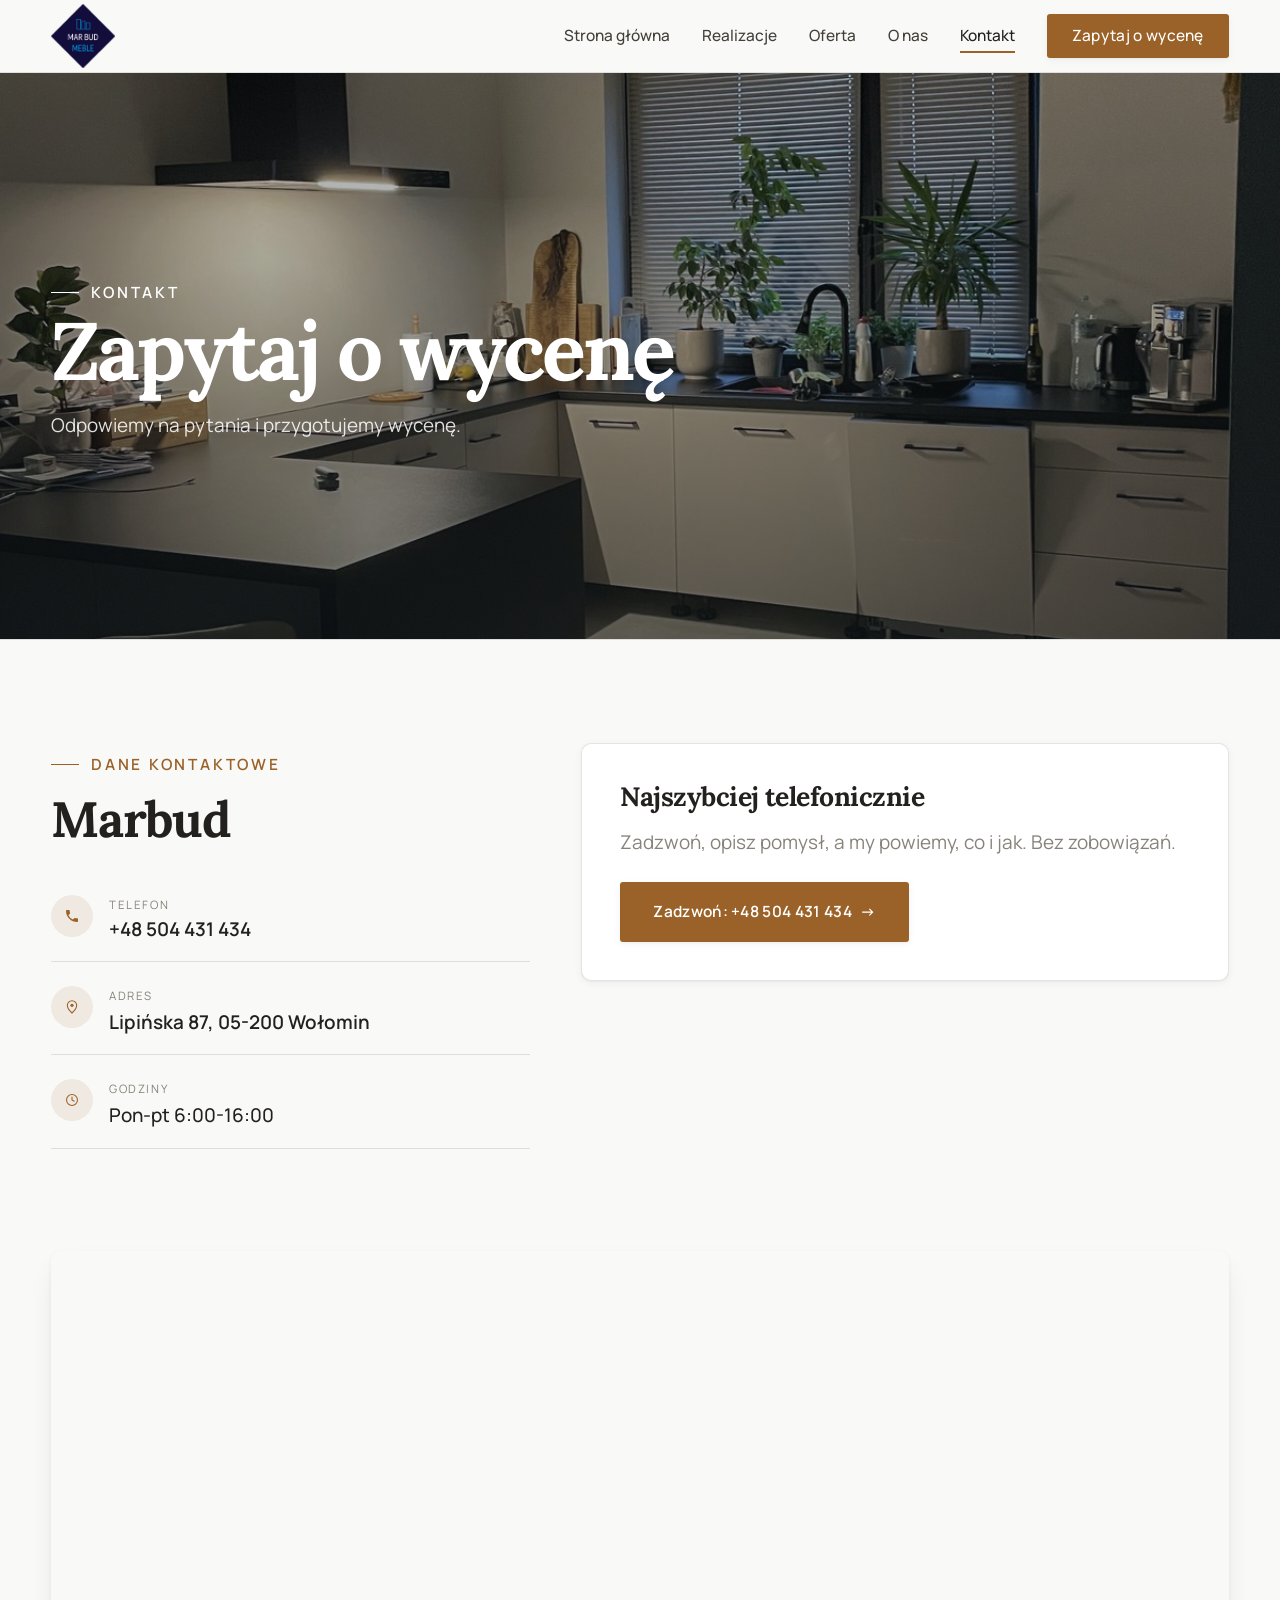
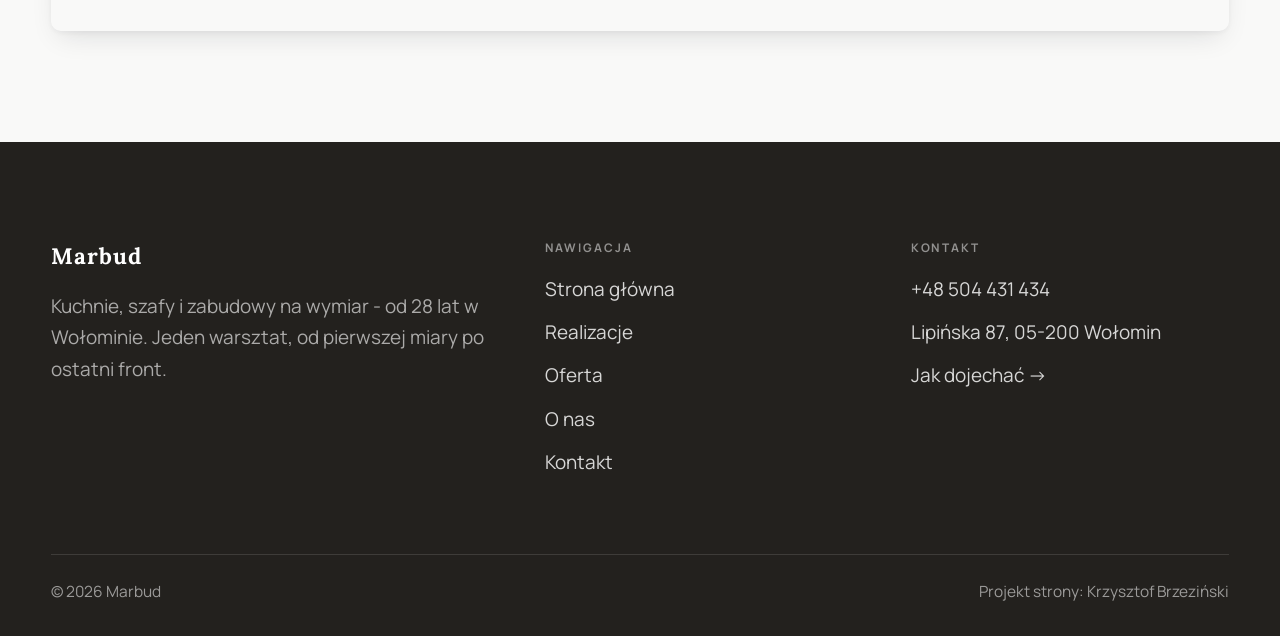
==== kontakt.html @ ffa0bf97 "Demo: Marbud Gałązka - stolarstwo i meble na wymiar, Wołomin" ====
<!DOCTYPE html>
<html lang="pl">
<head>
<meta charset="UTF-8">
<meta name="viewport" content="width=device-width, initial-scale=1.0">
<title>Kontakt - Marbud</title>
<meta name="description" content="Kontakt Marbud - Lipińska 87, 05-200 Wołomin">
<link rel="preconnect" href="https://fonts.googleapis.com">
<link rel="preconnect" href="https://fonts.gstatic.com" crossorigin>
<link href="https://fonts.googleapis.com/css2?family=Lora:wght@500;600;700&family=Manrope:wght@400;500;600&display=swap" rel="stylesheet">
<link rel="stylesheet" href="assets/styles.css">
</head>
<body>

<header class="nav">
  <div class="wrap nav-inner">
    <a class="brand brand-has-logo" href="index.html"><img class="brand-logo" src="img/logo.png" alt="Marbud"></a>
    <nav class="nav-links">
      <a href="index.html">Strona główna</a>
      <a href="realizacje.html">Realizacje</a>
      <a href="oferta.html">Oferta</a>
      <a href="o-nas.html">O nas</a>
      <a href="kontakt.html" class="active">Kontakt</a>
      <a href="kontakt.html" class="btn btn-accent">Zapytaj o wycenę</a>
    </nav>
    <button class="nav-toggle" aria-label="Menu"><span></span><span></span><span></span></button>
  </div>
</header>

<section class="pagehead">
  <img src="img/about.jpg" alt="Marbud - Zapytaj o wycenę">
  <div class="wrap">
    <span class="eyebrow">Kontakt</span>
    <h1>Zapytaj o wycenę</h1>
    <p>Odpowiemy na pytania i przygotujemy wycenę.</p>
  </div>
</section>
<section>
  <div class="wrap contact-grid">
    <div class="reveal">
      <span class="eyebrow">Dane kontaktowe</span>
      <h2 style="margin:var(--space-4) 0 var(--space-6)">Marbud</h2>
      <div class="info-list">
        <div class="info-row"><div class="ic"><svg class="ico-tel" width="16" height="16" viewBox="0 0 24 24" fill="none" aria-hidden="true"><path d="M6.6 10.8a15.5 15.5 0 0 0 6.6 6.6l2.2-2.2a1 1 0 0 1 1-.24 11.4 11.4 0 0 0 3.6.58 1 1 0 0 1 1 1V20a1 1 0 0 1-1 1A17 17 0 0 1 3 4a1 1 0 0 1 1-1h3.5a1 1 0 0 1 1 1c0 1.25.2 2.46.58 3.6a1 1 0 0 1-.25 1l-2.23 2.2Z" fill="currentColor"/></svg></div><div><div class="lbl">Telefon</div><a class="val" href="tel:+48504431434">+48 504 431 434</a></div></div>
        <div class="info-row"><div class="ic"><svg class="ico-pin" width="16" height="16" viewBox="0 0 24 24" fill="none" aria-hidden="true"><path d="M12 21s7-6.1 7-11.5A7 7 0 0 0 5 9.5C5 14.9 12 21 12 21Z" stroke="currentColor" stroke-width="1.6" fill="none"/><circle cx="12" cy="9.5" r="2.4" fill="currentColor"/></svg></div><div><div class="lbl">Adres</div><div class="val">Lipińska 87, 05-200 Wołomin</div></div></div>
        <div class="info-row"><div class="ic"><svg class="ico-clock" width="16" height="16" viewBox="0 0 24 24" fill="none" aria-hidden="true"><circle cx="12" cy="12" r="8.2" stroke="currentColor" stroke-width="1.6"/><path d="M12 7.5V12l3.2 1.9" stroke="currentColor" stroke-width="1.6" stroke-linecap="round"/></svg></div><div><div class="lbl">Godziny</div><div class="val" style="font-weight:500">Pon-pt 6:00-16:00</div></div></div>
      </div>
    </div>
    <div class="reveal">
      <div class="form">
        <h3 style="margin-bottom:var(--space-4)">Najszybciej telefonicznie</h3>
        <p class="muted" style="margin-bottom:var(--space-5)">Zadzwoń, opisz pomysł, a my powiemy, co i jak. Bez zobowiązań.</p>
        <a href="tel:+48504431434" class="btn btn-accent" style="justify-content:center">Zadzwoń: +48 504 431 434 <span class="arr">→</span></a>
      </div>
    </div>
  </div>
</section>
<section style="padding-top:0">
  <div class="wrap reveal">
    <iframe class="map" title="Marbud - Wołomin" src="https://maps.google.com/maps?q=Marbud%20Wo%C5%82omin&z=15&output=embed" loading="lazy" referrerpolicy="no-referrer-when-downgrade"></iframe>
  </div>
</section>

<footer>
  <div class="wrap">
    <div class="foot-grid">
      <div class="foot-brand">
        <div class="name">Marbud</div>
        <p>Kuchnie, szafy i zabudowy na wymiar - od 28 lat w Wołominie. Jeden warsztat, od pierwszej miary po ostatni front.</p>
      </div>
      <div class="foot-col">
        <h4>Nawigacja</h4>
        <a href="index.html">Strona główna</a>
        <a href="realizacje.html">Realizacje</a>
        <a href="oferta.html">Oferta</a>
        <a href="o-nas.html">O nas</a>
        <a href="kontakt.html">Kontakt</a>
      </div>
      <div class="foot-col">
        <h4>Kontakt</h4>
        <a href="tel:+48504431434">+48 504 431 434</a>
        <p>Lipińska 87, 05-200 Wołomin</p>
        <a href="https://www.google.com/maps?cid=16063248233577362017" target="_blank" rel="noopener">Jak dojechać →</a>
      </div>
    </div>
    <div class="foot-bot">
      <span>© 2026 Marbud</span>
      <span>Projekt strony: Krzysztof Brzeziński</span>
    </div>
  </div>
</footer>


<script src="assets/main.js"></script>
</body>
</html>
---- assets/styles.css ----
/* ============================================================
   STOLBASZ — premium, architektoniczny B2B fit-out
   Jasna paleta, zero brązu. System wg premium-web-craft.
   Projekt strony: Krzysztof Brzeziński
   ============================================================ */

:root{
  /* PALETA — jasna, architektoniczna, chłodna */
  --paper:#F3F1EC;          /* główne tło */
  --paper-2:#E6E3DB;        /* sekcje alternatywne (chłodny jasny szary) */
  --paper-3:#E6E3DB;        /* delikatne wypełnienia */
  --ink:#23211E;            /* tekst główny — chłodny grafit */
  --ink-soft:#43403A;       /* nagłówki drugorzędne */
  --muted:#87837A;          /* tekst poboczny */
  --line:rgba(35,33,30,.12);/* hairline */
  --accent:#8A6B3C;         /* stonowany petrol-slate — jedyny akcent */
  --accent-d:#6E5430;
  --accent-soft:rgba(138,107,60,.10);
  --dark:#23211E;           /* sekcje ciemne (stopka/CTA) */

  /* ODSTĘPY — skala 4/8 */
  --space-1:4px; --space-2:8px; --space-3:12px; --space-4:16px; --space-5:24px;
  --space-6:32px; --space-7:48px; --space-8:64px; --space-9:96px; --space-10:128px;

  /* TYPOGRAFIA — fluid clamp() (skala podbita 16.07.2026: większe, czytelniejsze litery — uwaga Adama) */
  --text-sm:clamp(.9rem,.87rem + .12vw,1rem);
  --text-base:clamp(1.08rem,1.04rem + .18vw,1.2rem);
  --text-lg:clamp(1.24rem,1.15rem + .34vw,1.44rem);
  --text-h3:clamp(1.34rem,1.22rem + .55vw,1.66rem);
  --text-h2:clamp(2.1rem,1.66rem + 2.1vw,3.1rem);
  --text-h1:clamp(2.9rem,2.1rem + 4vw,5.1rem);

  /* PROMIENIE — architektoniczne, raczej ostre */
  --r-sm:3px; --r-md:6px; --r-lg:10px;

  /* RUCH */
  --ease:cubic-bezier(.25,.46,.45,.94); --dur:.24s;

  /* CIENIE — miękkie, warstwowe */
  --sh-sm:0 1px 2px rgba(16,24,32,.04), 0 2px 8px rgba(16,24,32,.05);
  --sh-md:0 2px 6px rgba(16,24,32,.05), 0 12px 28px -8px rgba(16,24,32,.12);
  --sh-lg:0 6px 14px rgba(16,24,32,.07), 0 26px 56px -18px rgba(16,24,32,.22);

  --hairline:1px solid var(--line);

  --font-display:'Lora',serif;
  --font-body:'Manrope',sans-serif;
}

*{box-sizing:border-box;margin:0;padding:0}
html{scroll-behavior:smooth}
body{
  font-family:var(--font-body);
  font-size:var(--text-base);
  line-height:1.65;
  color:var(--ink);
  background:var(--paper);
  -webkit-font-smoothing:antialiased;
  text-rendering:optimizeLegibility;
}
img{max-width:100%;display:block}
a{color:inherit;text-decoration:none}

.wrap{width:min(92%,1180px);margin-inline:auto}
section{padding-block:clamp(52px,6.5vw,96px)}

h1,h2,h3{font-family:var(--font-display);font-weight:700;line-height:1.08;letter-spacing:-.02em;color:var(--ink)}
h1{font-size:var(--text-h1);letter-spacing:-.035em}
h2{font-size:var(--text-h2);letter-spacing:-.025em}
h3{font-size:var(--text-h3)}
p{max-width:65ch}

.eyebrow{
  font-family:var(--font-body);
  font-size:var(--text-sm);
  font-weight:600;
  letter-spacing:.18em;
  text-transform:uppercase;
  color:var(--accent);
  display:inline-flex;align-items:center;gap:var(--space-3);
}
.eyebrow::before{content:"";width:28px;height:1px;background:var(--accent);display:inline-block}

.muted{color:var(--muted)}
.lead{font-size:var(--text-lg);line-height:1.55;color:var(--ink-soft);max-width:50ch}

/* ---------- BUTTONS ---------- */
.btn{
  display:inline-flex;align-items:center;gap:var(--space-2);
  font-weight:600;font-size:var(--text-sm);letter-spacing:.02em;
  padding:var(--space-4) var(--space-6);
  border-radius:var(--r-sm);
  transition:transform var(--dur) var(--ease),box-shadow var(--dur) var(--ease),background var(--dur) var(--ease);
  cursor:pointer;border:1px solid transparent;
}
.btn-accent{background:var(--accent);color:#fff;box-shadow:var(--sh-sm)}
.btn-accent:hover{background:var(--accent-d);transform:translateY(-2px);box-shadow:var(--sh-md)}
.btn-accent:active{transform:translateY(0);box-shadow:var(--sh-sm)}
.btn-ghost{background:transparent;color:var(--ink);border-color:var(--line)}
.btn-ghost:hover{border-color:var(--accent);color:var(--accent);transform:translateY(-2px)}
.btn-light{background:#fff;color:var(--ink);box-shadow:var(--sh-sm)}
.btn-light:hover{transform:translateY(-2px);box-shadow:var(--sh-md)}
.btn .arr{transition:transform var(--dur) var(--ease)}
.btn:hover .arr{transform:translateX(4px)}

/* ---------- NAV ---------- */
.nav{
  position:sticky;top:0;z-index:50;
  background:color-mix(in srgb,var(--paper) 88%,transparent);
  backdrop-filter:saturate(140%) blur(10px);
  border-bottom:var(--hairline);
}
.nav-inner{display:flex;align-items:center;justify-content:space-between;height:72px}
.brand{display:flex;flex-direction:column;line-height:1}
.brand .name{font-family:var(--font-display);font-weight:800;font-size:1.35rem;letter-spacing:.04em}
.brand .sub{font-size:.62rem;letter-spacing:.34em;text-transform:uppercase;color:var(--muted);margin-top:5px}
.nav-links{display:flex;align-items:center;gap:var(--space-6)}
.nav-links a{font-size:var(--text-sm);font-weight:500;color:var(--ink-soft);position:relative;padding-block:4px;transition:color var(--dur) var(--ease)}
.nav-links a::after{content:"";position:absolute;left:0;bottom:0;width:0;height:1.5px;background:var(--accent);transition:width var(--dur) var(--ease)}
.nav-links a:hover,.nav-links a.active{color:var(--ink)}
.nav-links a:hover::after,.nav-links a.active::after{width:100%}
.nav-links .btn{padding:var(--space-2) var(--space-5)}
/* przyciski w nav: właściwy kolor (przebij .nav-links a) + bez podkreślenia */
.nav-links a.btn-accent{color:#fff}
.nav-links a.btn-ghost,.nav-links a.btn-light{color:var(--ink)}
.nav-links a.btn::after{display:none}
.nav-toggle{display:none;background:none;border:none;cursor:pointer;flex-direction:column;gap:5px;padding:8px}
.nav-toggle span{width:24px;height:2px;background:var(--ink);transition:var(--dur)}

/* ---------- HERO (split) ---------- */
.hero{position:relative;overflow:hidden;border-bottom:var(--hairline)}
.hero-grid{display:grid;grid-template-columns:1.05fr .95fr;gap:clamp(24px,4vw,60px);align-items:center;
  padding-block:clamp(36px,4.5vw,64px)}
.hero-copy .eyebrow{margin-bottom:var(--space-5)}
.hero-copy h1{margin-bottom:var(--space-5)}
.hero-copy .lead{margin-bottom:var(--space-7)}
.hero-actions{display:flex;flex-wrap:wrap;gap:var(--space-4)}
.hero-art{position:relative;aspect-ratio:4/3;border-radius:var(--r-lg);overflow:hidden;box-shadow:var(--sh-lg)}
.hero-art img{width:100%;height:100%;object-fit:cover}
.hero-art::after{content:"";position:absolute;inset:0;background:linear-gradient(180deg,transparent 55%,rgba(18,24,28,.28))}
.hero-badge{position:absolute;left:var(--space-5);bottom:var(--space-5);z-index:2;
  background:rgba(252,252,251,.94);backdrop-filter:blur(4px);
  border-radius:var(--r-md);padding:var(--space-4) var(--space-5);box-shadow:var(--sh-md);max-width:78%}
.hero-badge strong{display:block;font-family:var(--font-display);font-size:1rem;letter-spacing:-.01em}
.hero-badge span{font-size:var(--text-sm);color:var(--muted)}

/* ---------- HERO duży / kinowy (strona główna) ---------- */
.hero-cine{position:relative;min-height:clamp(560px,82vh,840px);min-height:clamp(560px,82svh,840px);display:flex;align-items:center;overflow:hidden;border-bottom:var(--hairline)}
.hero-cine>img{position:absolute;inset:0;width:100%;height:100%;object-fit:cover;z-index:0}
.hero-cine::after{content:"";position:absolute;inset:0;z-index:1;
  background:linear-gradient(95deg,rgba(13,18,23,.86) 0%,rgba(13,18,23,.64) 32%,rgba(13,18,23,.24) 62%,rgba(13,18,23,.04) 100%)}
.hero-cine .wrap{position:relative;z-index:2;padding-block:var(--space-8)}
.hero-cine .hero-copy{max-width:660px}
.hero-cine .eyebrow{color:#fff;margin-bottom:var(--space-5)}
.hero-cine .eyebrow::before{background:#fff}
.hero-cine h1{color:#fff;margin-bottom:var(--space-5);font-size:clamp(2.9rem,2rem + 4.4vw,5.2rem)}
.hero-cine .lead{color:rgba(255,255,255,.92);max-width:48ch;margin-bottom:var(--space-7)}
.hero-cine .hero-actions{display:flex;flex-wrap:wrap;gap:var(--space-4)}
@media(max-width:680px){
  .hero-cine{min-height:clamp(520px,76vh,640px);min-height:clamp(520px,76svh,640px);align-items:flex-end}
  .hero-cine::after{background:linear-gradient(0deg,rgba(13,18,23,.9) 6%,rgba(13,18,23,.45) 55%,rgba(13,18,23,.25) 100%)}
  .hero-cine .wrap{padding-bottom:var(--space-9)}
}

/* full-bleed hero variant (podstrony) */
.pagehead{position:relative;min-height:46vh;min-height:46svh;display:flex;align-items:flex-end;overflow:hidden;border-bottom:var(--hairline)}
.pagehead img{position:absolute;inset:0;width:100%;height:100%;object-fit:cover}
.pagehead::after{content:"";position:absolute;inset:0;background:linear-gradient(180deg,rgba(18,24,28,.25),rgba(18,24,28,.62))}
.pagehead .wrap{position:relative;z-index:2;padding-block:var(--space-9);color:#fff}
.pagehead h1{color:#fff;max-width:18ch}
.pagehead .eyebrow{color:#fff}
.pagehead .eyebrow::before{background:#fff}
.pagehead p{color:rgba(255,255,255,.86);margin-top:var(--space-4);max-width:54ch}

/* ---------- STRIP (pasek skrótów / liczby) ---------- */
.strip{background:var(--dark);color:#fff}
.strip .wrap{display:grid;grid-template-columns:repeat(4,1fr);gap:var(--space-6);padding-block:var(--space-8)}
.strip .item .k{font-family:var(--font-display);font-size:clamp(1.6rem,1.2rem + 1.4vw,2.4rem);font-weight:800;letter-spacing:-.02em;color:#fff}
.strip .item .v{font-size:var(--text-sm);color:rgba(255,255,255,.66);margin-top:var(--space-2);line-height:1.45}
.strip .item{border-left:2px solid var(--accent);padding-left:var(--space-5)}

/* ---------- SECTION HEAD ---------- */
.head{max-width:48rem;margin-bottom:var(--space-8)}
.head.center{margin-inline:auto;text-align:center}
.head .eyebrow{margin-bottom:var(--space-4)}
.head h2{margin-bottom:var(--space-4)}
.head p{color:var(--muted);font-size:var(--text-lg);line-height:1.55}
.head.center p{margin-inline:auto}

/* ---------- INTRO SPLIT ---------- */
.split{display:grid;grid-template-columns:.92fr 1.08fr;gap:clamp(28px,5vw,80px);align-items:center}
.split.rev{grid-template-columns:1.08fr .92fr}
.split.rev .split-art{order:-1}
.split-art{position:relative;aspect-ratio:5/4;border-radius:var(--r-lg);overflow:hidden;box-shadow:var(--sh-lg)}
.split-art img{width:100%;height:100%;object-fit:cover}
.split-copy h2{margin-bottom:var(--space-5)}
.split-copy p+p{margin-top:var(--space-4)}
.split-copy .btn{margin-top:var(--space-6)}

/* ---------- SERVICES (zakres) ---------- */
.svc-grid{display:grid;grid-template-columns:repeat(auto-fit,minmax(280px,1fr));gap:var(--space-5)}
.svc{background:#fff;border:var(--hairline);border-radius:var(--r-md);padding:var(--space-7) var(--space-6);
  transition:transform var(--dur) var(--ease),box-shadow var(--dur) var(--ease),border-color var(--dur) var(--ease);
  position:relative;overflow:hidden}
.svc::before{content:"";position:absolute;left:0;top:0;width:3px;height:0;background:var(--accent);transition:height var(--dur) var(--ease)}
.svc:hover{transform:translateY(-4px);box-shadow:var(--sh-md);border-color:transparent}
.svc:hover::before{height:100%}
.svc .ic{font-family:var(--font-display);font-size:.8rem;font-weight:700;letter-spacing:.12em;color:var(--accent);margin-bottom:var(--space-4)}
.svc h3{margin-bottom:var(--space-3);font-size:1.22rem}
.svc p{color:var(--muted);font-size:var(--text-base);line-height:1.6}

/* big detailed service rows */
.svc-row{display:grid;grid-template-columns:.8fr 1.2fr;gap:clamp(20px,4vw,60px);align-items:center;padding-block:var(--space-8)}
.svc-row+.svc-row{border-top:var(--hairline)}
.svc-row.rev{grid-template-columns:1.2fr .8fr}
.svc-row.rev .svc-row-art{order:-1}
.svc-row-art{aspect-ratio:4/3;border-radius:var(--r-md);overflow:hidden;box-shadow:var(--sh-md)}
.svc-row-art img{width:100%;height:100%;object-fit:cover}
.svc-row h3{font-size:1.5rem;margin-bottom:var(--space-4)}
.svc-row .num{font-family:var(--font-display);font-size:.85rem;font-weight:700;letter-spacing:.14em;color:var(--accent);display:block;margin-bottom:var(--space-3)}
.svc-row ul{list-style:none;margin-top:var(--space-4);display:flex;flex-direction:column;gap:var(--space-2)}
.svc-row li{position:relative;padding-left:var(--space-5);color:var(--muted);font-size:var(--text-base)}
.svc-row li::before{content:"";position:absolute;left:0;top:.62em;width:8px;height:1px;background:var(--accent)}

/* ---------- GALLERY (realizacje) ---------- */
.gallery{display:grid;grid-template-columns:repeat(12,1fr);gap:var(--space-4);grid-auto-rows:200px}
/* GALERIA MASONRY — pionowe zdjęcia (portrety beauty/wellness) bez przycinania: kolumny, height auto */
.gallery-masonry{column-count:3;column-gap:var(--space-4)}
@media(max-width:900px){.gallery-masonry{column-count:2}}
@media(max-width:560px){.gallery-masonry{column-count:1}}
.gallery-masonry .m-tile{break-inside:avoid;margin:0 0 var(--space-4);padding:0;position:relative;overflow:hidden;border-radius:var(--r-md);border:1px solid var(--line)}
.gallery-masonry .m-tile img{width:100%;height:auto;display:block}
.gallery-masonry .m-tile .cap{position:absolute;left:0;right:0;bottom:0;padding:var(--space-4);color:#fff;background:linear-gradient(0deg,rgba(0,0,0,.55),transparent);font-size:var(--text-sm)}
.gallery-masonry .m-tile .cap small{display:block;font-weight:400;opacity:.78;letter-spacing:.04em;text-transform:uppercase;font-size:.66rem;margin-top:3px}
.tile{position:relative;overflow:hidden;border-radius:var(--r-md);box-shadow:var(--sh-sm);
  transition:transform var(--dur) var(--ease),box-shadow var(--dur) var(--ease)}
.tile img{width:100%;height:100%;object-fit:cover;transition:transform .6s var(--ease)}
.tile:hover{box-shadow:var(--sh-md)}
.tile:hover img{transform:scale(1.05)}
.tile .cap{position:absolute;left:0;right:0;bottom:0;padding:var(--space-5) var(--space-4) var(--space-4);
  background:linear-gradient(transparent,rgba(18,24,28,.78));color:#fff;
  font-size:var(--text-sm);font-weight:600;letter-spacing:.01em;
  opacity:0;transform:translateY(8px);transition:var(--dur) var(--ease)}
.tile:hover .cap{opacity:1;transform:translateY(0)}
.tile .cap small{display:block;font-weight:400;opacity:.78;letter-spacing:.04em;text-transform:uppercase;font-size:.66rem;margin-top:3px}
/* bento spans */
.t-wide{grid-column:span 6}
.t-tall{grid-column:span 6;grid-row:span 2}
.t-std{grid-column:span 6}
.t-third{grid-column:span 4}
.t-two3{grid-column:span 8}

/* ---------- TRUST / WIARYGODNOŚĆ ---------- */
.trust{background:var(--paper-2)}
.trust-grid{display:grid;grid-template-columns:repeat(auto-fit,minmax(240px,1fr));gap:var(--space-5);margin-top:var(--space-7)}
.trust-card{background:#fff;border-radius:var(--r-md);padding:var(--space-7) var(--space-6);box-shadow:var(--sh-sm);border-top:3px solid var(--accent)}
.trust-card .big{font-family:var(--font-display);font-size:clamp(1.8rem,1.3rem + 1.6vw,2.6rem);font-weight:800;letter-spacing:-.02em;color:var(--ink);line-height:1}
.trust-card h3{font-size:1.12rem;margin:var(--space-3) 0 var(--space-2)}
.trust-card p{color:var(--muted);font-size:var(--text-base);line-height:1.55}

/* ---------- CTA band ---------- */
.cta{background:var(--dark);color:#fff;position:relative;overflow:hidden}
.cta .wrap{display:grid;grid-template-columns:1.4fr .6fr;gap:var(--space-7);align-items:center;position:relative;z-index:2}
.cta h2{color:#fff;max-width:20ch}
.cta p{color:rgba(255,255,255,.74);margin-top:var(--space-4)}
.cta-actions{display:flex;flex-direction:column;gap:var(--space-3);align-items:flex-start}
.cta::before{content:"";position:absolute;right:-80px;top:-80px;width:360px;height:360px;border-radius:50%;
  background:radial-gradient(circle,var(--accent-soft),transparent 70%)}

/* ---------- CONTACT ---------- */
.contact-grid{display:grid;grid-template-columns:.85fr 1.15fr;gap:clamp(28px,4vw,56px);align-items:start}
.info-list{display:flex;flex-direction:column;gap:var(--space-2)}
.info-row{display:flex;gap:var(--space-4);align-items:flex-start;padding-block:var(--space-4);border-bottom:var(--hairline)}
.info-row .ic{flex:none;width:42px;height:42px;display:grid;place-items:center;border-radius:50%;
  background:var(--accent-soft);color:var(--accent);font-size:1.05rem}
.info-row .lbl{font-size:.72rem;letter-spacing:.14em;text-transform:uppercase;color:var(--muted)}
.info-row .val{font-weight:600;font-size:var(--text-base);margin-top:2px}
.info-row a.val:hover{color:var(--accent)}
.map{border:none;border-radius:var(--r-lg);box-shadow:var(--sh-md);width:100%;height:100%;min-height:380px;filter:grayscale(.2) contrast(1.02)}
.form{background:#fff;border:var(--hairline);border-radius:var(--r-lg);padding:clamp(24px,3vw,40px);box-shadow:var(--sh-sm)}
.form .fld{margin-bottom:var(--space-5)}
.form label{display:block;font-size:var(--text-sm);font-weight:600;margin-bottom:var(--space-2)}
.form input,.form textarea{width:100%;font-family:inherit;font-size:var(--text-base);color:var(--ink);
  padding:var(--space-4);border:var(--hairline);border-radius:var(--r-sm);background:var(--paper);transition:border-color var(--dur)}
.form input:focus,.form textarea:focus{outline:none;border-color:var(--accent);background:#fff}
.form textarea{resize:vertical;min-height:120px}
.form .note{font-size:var(--text-sm);color:var(--muted);margin-top:var(--space-3)}

/* ---------- FOOTER ---------- */
footer{background:var(--dark);color:#fff;padding-block:var(--space-9) var(--space-6)}
.foot-grid{display:grid;grid-template-columns:1.4fr 1fr 1fr;gap:var(--space-7);margin-bottom:var(--space-8)}
.foot-brand .name{font-family:var(--font-display);font-weight:800;font-size:1.4rem;letter-spacing:.04em}
.foot-brand p{color:rgba(255,255,255,.62);margin-top:var(--space-4);font-size:var(--text-base);max-width:38ch}
.foot-col h4{font-size:.74rem;letter-spacing:.16em;text-transform:uppercase;color:rgba(255,255,255,.5);margin-bottom:var(--space-4)}
.foot-col a,.foot-col p{display:block;color:rgba(255,255,255,.82);font-size:var(--text-base);margin-bottom:var(--space-3)}
.foot-col a:hover{color:#fff}
.foot-bot{border-top:1px solid rgba(255,255,255,.12);padding-top:var(--space-5);display:flex;justify-content:space-between;flex-wrap:wrap;gap:var(--space-3);
  font-size:var(--text-sm);color:rgba(255,255,255,.55)}
.foot-bot a:hover{color:#fff}

/* ---------- REVEAL ---------- */
.reveal{opacity:0;transform:translateY(22px);transition:opacity .6s var(--ease),transform .6s var(--ease)}
.reveal.in{opacity:1;transform:none}

/* ---------- RESPONSIVE ---------- */
@media(max-width:920px){
  .hero-grid,.split,.split.rev,.svc-row,.svc-row.rev,.cta .wrap,.contact-grid,.foot-grid{grid-template-columns:1fr}
  .split.rev .split-art,.svc-row.rev .svc-row-art{order:0}
  .hero-art{aspect-ratio:16/10;max-height:420px}
  .strip .wrap{grid-template-columns:repeat(2,1fr);gap:var(--space-7)}
  .gallery{grid-auto-rows:180px}
  .t-wide,.t-tall,.t-std,.t-third,.t-two3{grid-column:span 6}
  .t-tall{grid-row:span 1}
  .cta-actions{flex-direction:row;flex-wrap:wrap}
  .foot-grid{gap:var(--space-6)}
}
@media(max-width:680px){
  .nav-links{position:fixed;inset:72px 0 auto 0;background:var(--paper);flex-direction:column;align-items:stretch;
    gap:0;padding:var(--space-4) 6%;border-bottom:var(--hairline);box-shadow:var(--sh-md);
    transform:translateY(-120%);transition:transform var(--dur) var(--ease)}
  .nav-links.open{transform:translateY(0)}
  .nav-links a{padding-block:var(--space-4);border-bottom:var(--hairline)}
  .nav-links .btn{margin-top:var(--space-3);justify-content:center}
  .nav-toggle{display:flex}
  .strip .wrap{grid-template-columns:1fr}
  .gallery{grid-template-columns:repeat(6,1fr)}
  .foot-grid{grid-template-columns:1fr}
}
@media(prefers-reduced-motion:reduce){
  *{animation-duration:.01ms!important;transition:none!important}
  .reveal{opacity:1!important;transform:none!important}
  html{scroll-behavior:auto}
}

/* ============================================================
   PREMIUM LAYER — destylat deep-researchu branż (anty-AI, spokój).
   Zmienne STOLBASZ (--accent/--ink/--paper/--line/--dark). Ruch ledwo
   zauważalny, krzywa cubic-bezier(.16,.84,.44,1); prefers-reduced-motion
   pokryte blanketem wyżej. Karty hairline zamiast cieni = #1 sygnał „nie-AI".
   ============================================================ */

/* więcej oddechu między sekcjami (liderzy: 110-130px) */
section{padding-block:clamp(64px,8vw,128px)}

/* 1) Aksamitny reveal — dłuższa, miękka krzywa zamiast „skoku" */
.reveal{transition:opacity .9s cubic-bezier(.16,.84,.44,1),transform .9s cubic-bezier(.16,.84,.44,1);will-change:opacity,transform}
/* stagger TYLKO w galerii (tam pozycja = porządek dzieci) */
.gallery .reveal:nth-child(2){transition-delay:.07s}
.gallery .reveal:nth-child(3){transition-delay:.14s}
.gallery .reveal:nth-child(4){transition-delay:.21s}
.gallery .reveal:nth-child(5){transition-delay:.28s}
.gallery .reveal:nth-child(6){transition-delay:.35s}

/* 2) Hero STATYCZNY na .hero-cine — Ken Burns CAŁKIEM WYŁĄCZONY 26.06 (3. zgłoszenie Szymona).
   GENEZA: animowanie scale na <img> hero z teksturami (cegły/framugi) re-samplinguje obraz
   klatka po klatce → na części ekranów drobne drganie/shimmer = „heroshot się trzęsie".
   translateY usunięto wcześniej, scale-only + will-change/GPU NIE wystarczyły do GWARANCJI gładkości.
   Krzysztof zażądał pewności („make sure, że błąd się nie pojawi") > efekt. Zero animacji = 0% drgania.
   Delikatny zoom zostaje TYLKO w pełnoekranowych hero gastro/studio (hg-bg/hs-bg — tło, inny
   mechanizm, chwalone, nigdy nie zgłaszane). NIE wracać do KB na .hero-cine bez realnego testu
   na sprzęcie klienta — to ryzyko regresji „trzęsienia”. */
/* BEZPIECZNY "wow" na hero = jednorazowy FADE-IN (opacity), nie zoom.
   opacity nie dotyka bitmapy → gładkie na KAŻDYM zdjęciu/ekranie/GPU, zero ryzyka migotania.
   Geometryczny ruch (scale/translate) na .hero-cine jest ZAKAZANY (bramka pilnuje). */
@keyframes heroFade{from{opacity:0}to{opacity:1}}
.hero-cine>img{transform:none;animation:heroFade 1.1s ease-out both}

/* 3) Akcentowy hairline pod nagłówkiem sekcji, który „rysuje się" przy wejściu */
.head h2{position:relative;padding-bottom:18px}
.head h2::after{content:"";position:absolute;left:0;bottom:0;height:1px;width:0;background:var(--accent);transition:width 1s cubic-bezier(.16,.84,.44,1) .15s}
.head.center h2::after{left:50%;transform:translateX(-50%)}
.head.reveal.in h2::after,.head.center.reveal.in h2::after{width:54px}

/* 4) Karty HAIRLINE zamiast cieni/zaokrągleń (najmocniejszy anty-AI detal) */
.svc{background:transparent;border:1px solid var(--line);border-radius:var(--r-sm);box-shadow:none}
.svc:hover{box-shadow:none;border-color:var(--accent);transform:translateY(-3px)}
.trust-card{background:transparent;box-shadow:none;border:1px solid var(--line);border-top:2px solid var(--accent);border-radius:var(--r-sm)}
.tile{box-shadow:none;border-radius:var(--r-sm)}
.tile:hover{box-shadow:none}

/* 5) Sticky-nav kondensuje się po przewinięciu (sygnał dopracowania) */
.nav{transition:box-shadow .4s ease,background .4s ease}
.nav.is-stuck{box-shadow:0 1px 0 var(--line),0 14px 30px -24px rgba(0,0,0,.45)}
.nav-inner{transition:height .35s var(--ease)}
.nav.is-stuck .nav-inner{height:60px}

/* 6) MANIFESTO — pełnoekranowy cytat-bohater (zastępuje generyczne „Dlaczego my") */
.manifesto{background:var(--paper-2);text-align:center}
.manifesto .wrap{max-width:60rem}
.manifesto p{font-family:var(--font-display);font-style:italic;font-size:clamp(1.6rem,1rem + 2.4vw,2.8rem);line-height:1.32;color:var(--ink-soft);margin-inline:auto;max-width:26ch;position:relative;padding-top:var(--space-8)}
.manifesto p::before{content:"";position:absolute;top:0;left:50%;transform:translateX(-50%);width:54px;height:1px;background:var(--accent)}
.manifesto p span{color:var(--accent);font-style:italic}

/* 7) GATEWAYS — 3 duże bramy-zdjęcia (zamiast paska menu usług) */
.gateways{display:grid;grid-template-columns:repeat(3,1fr);gap:var(--space-4)}
.gateway{position:relative;aspect-ratio:3/4;overflow:hidden;border-radius:var(--r-sm);display:block}
.gateway img{width:100%;height:100%;object-fit:cover;transition:transform .8s var(--ease),filter .5s var(--ease)}
.gateway::after{content:"";position:absolute;inset:0;background:linear-gradient(180deg,transparent 38%,rgba(18,24,28,.74))}
.gateway:hover img{transform:scale(1.05);filter:brightness(1.05)}
.gateway .g-ttl{position:absolute;left:0;right:0;bottom:0;z-index:2;padding:var(--space-6) var(--space-5);color:#fff;font-family:var(--font-display);font-size:1.45rem;letter-spacing:-.01em;line-height:1.15}
.gateway .g-ttl small{display:block;font-family:var(--font-body);font-size:var(--text-sm);font-weight:400;opacity:.82;letter-spacing:.03em;margin-top:5px}
@media(max-width:760px){.gateways{grid-template-columns:1fr}.gateway{aspect-ratio:16/10}}

/* 8) LOGO klienta w nagłówku (gdy podane --logo) */
/* 52px domyślnie (feedback Bartka 06.07.2026: 40px ginęło, uwaga padła 3x; ~56px sprawdzone na żywym demie anna-borowiec-makeup) */
.brand-logo{height:64px;width:auto;max-width:300px;object-fit:contain;display:block}
.nav.is-stuck .brand-logo{height:52px}
@media(max-width:680px){.brand-logo{height:46px;max-width:210px}}


/* === RWD: nagłówki na wąskich ekranach (dodane 17.07.2026 razem z fixem clamp) ===
   Po przywróceniu działania clamp() dolna granica --text-h1 (2.9rem) rozpychała
   dokument przy długich polskich słowach na telefonach. Tu ją zjeżdżamy. */
@media (max-width:560px){
  :root{
    --text-h1:clamp(1.9rem, 1.15rem + 4.4vw, 2.7rem);
    --text-h2:clamp(1.5rem, 1rem + 3vw, 2.1rem);
  }
  .hero-cine h1{font-size:clamp(1.9rem, 1.15rem + 4.4vw, 2.7rem)}
  h1,h2{overflow-wrap:break-word}
}

/* GODZINY (godziny_grid z briefu) — dzień po lewej, godziny po prawej. Wcześniej BRAK stylu
   powodował sklejenie "Poniedziałek-Piątek8:00-20:00" (dodane 2026-07-21). Neutralne dla dem bez grafiku. */
.godz{display:flex;flex-direction:column;gap:2px;max-width:440px;margin-top:8px}
.godz-row{display:flex;justify-content:space-between;align-items:baseline;gap:24px;padding:10px 0;border-bottom:1px solid var(--line)}
.godz-row:last-child{border-bottom:0}
.godz-row b{font-weight:600;color:var(--ink)}
.godz-row span{color:var(--muted);white-space:nowrap}

/* === auto-paleta ze zdjęć klienta (dopasowanie do estetyki socials) === */
:root{--accent:#9A6228;--accent-d:#75481A;--accent-soft:rgba(154,98,40,0.10);--paper:#F9F9F8;--paper-2:#EFEEED;--paper-3:#E8E7E5;}
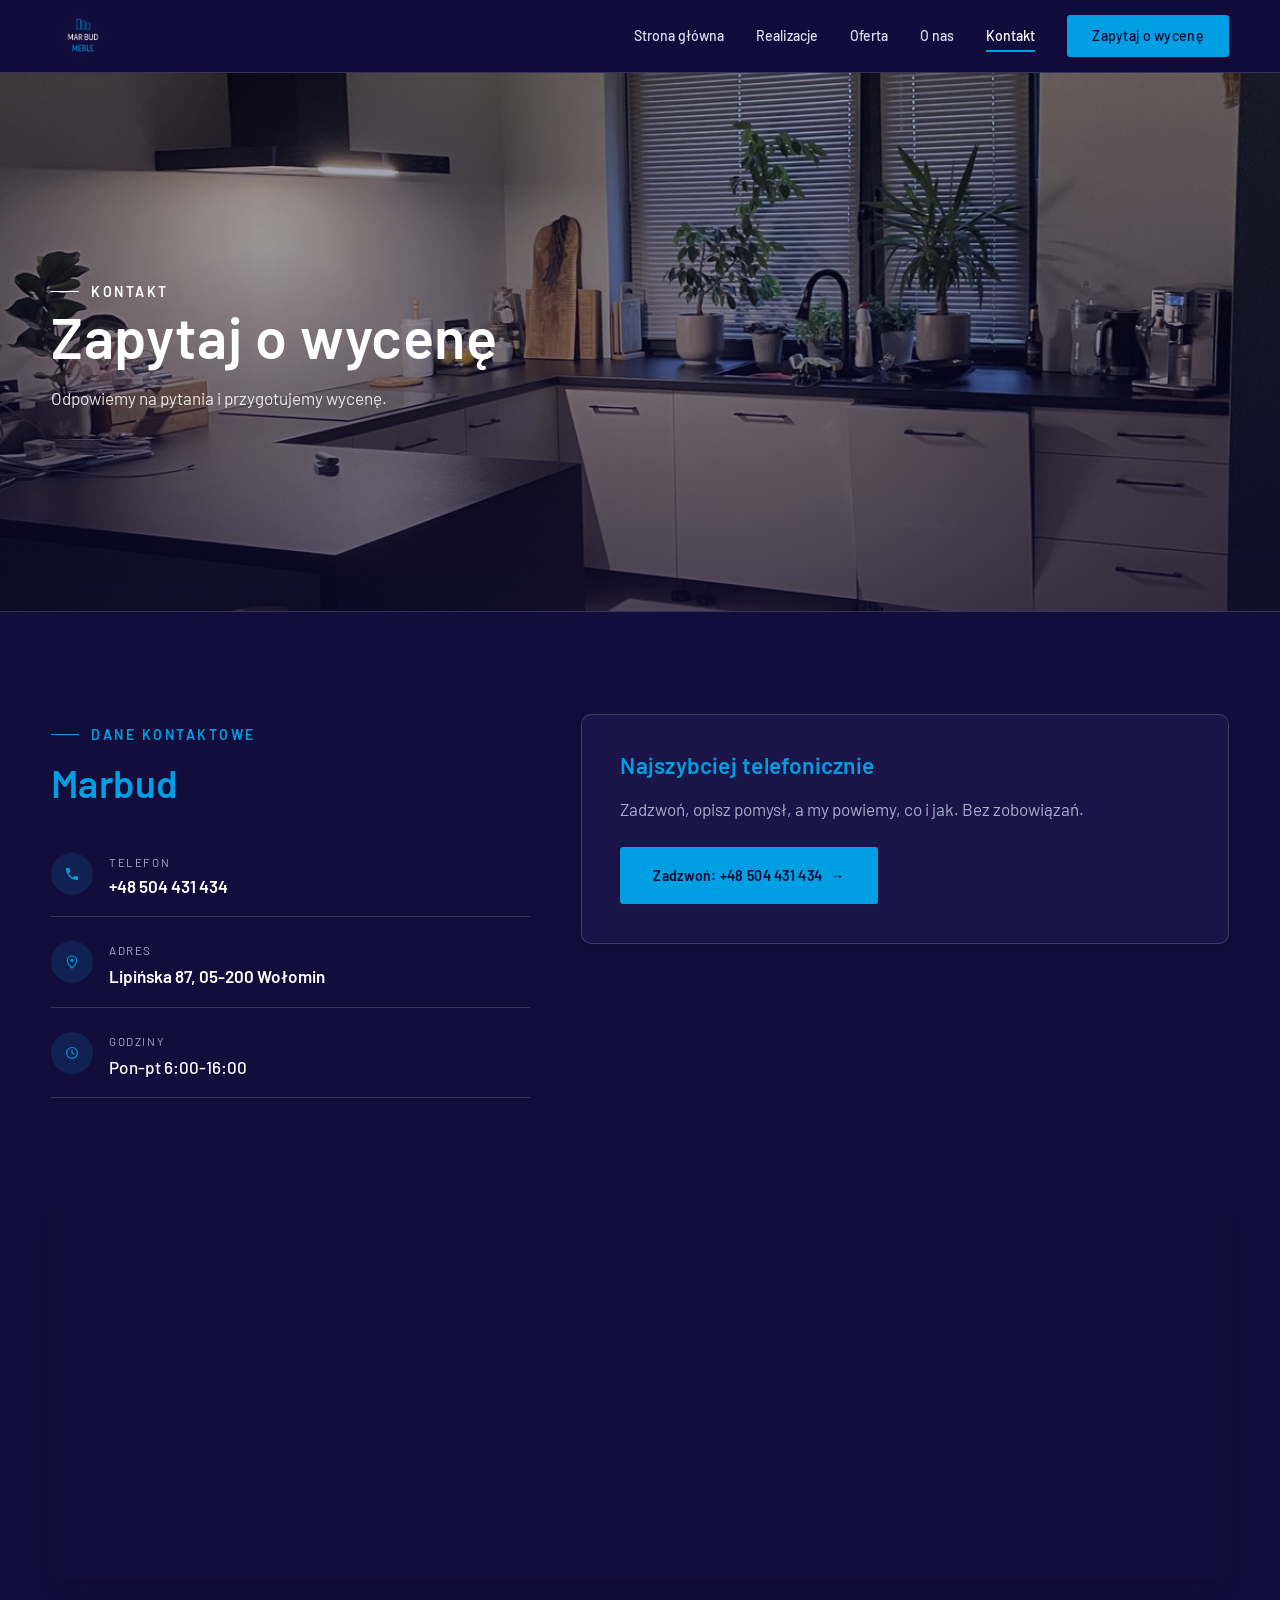
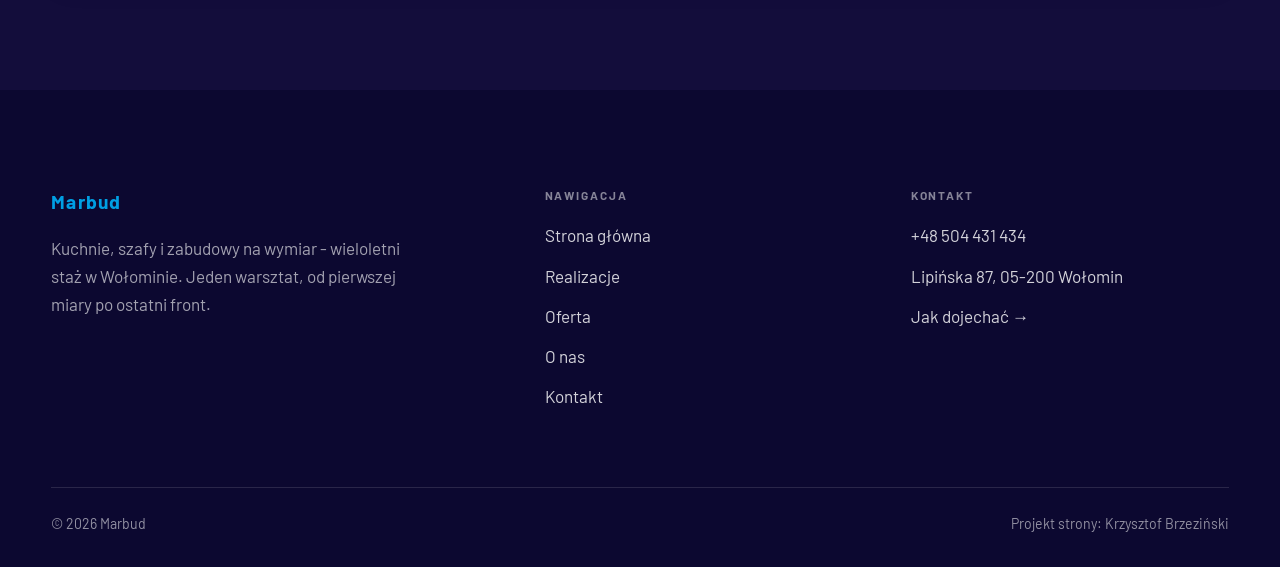
==== commit bcf5a91c: "[claude-edit][cmt:2d3bb356-d8d3-4450-b7e8-001ac451863d] Motyw z logo: granat #130d3b + jasny niebies" ====
--- a/kontakt.html
+++ b/kontakt.html
@@ -7,7 +7,7 @@
 <meta name="description" content="Kontakt Marbud - Lipińska 87, 05-200 Wołomin">
 <link rel="preconnect" href="https://fonts.googleapis.com">
 <link rel="preconnect" href="https://fonts.gstatic.com" crossorigin>
-<link href="https://fonts.googleapis.com/css2?family=Lora:wght@500;600;700&family=Manrope:wght@400;500;600&display=swap" rel="stylesheet">
+<link href="https://fonts.googleapis.com/css2?family=Barlow:wght@400;500;600;700&display=swap" rel="stylesheet">
 <link rel="stylesheet" href="assets/styles.css">
 </head>
 <body>
@@ -66,7 +66,7 @@
     <div class="foot-grid">
       <div class="foot-brand">
         <div class="name">Marbud</div>
-        <p>Kuchnie, szafy i zabudowy na wymiar - od 28 lat w Wołominie. Jeden warsztat, od pierwszej miary po ostatni front.</p>
+        <p>Kuchnie, szafy i zabudowy na wymiar - wieloletni staż w Wołominie. Jeden warsztat, od pierwszej miary po ostatni front.</p>
       </div>
       <div class="foot-col">
         <h4>Nawigacja</h4>
--- a/assets/styles.css
+++ b/assets/styles.css
@@ -5,30 +5,30 @@
    ============================================================ */
 
 :root{
-  /* PALETA — jasna, architektoniczna, chłodna */
-  --paper:#F3F1EC;          /* główne tło */
-  --paper-2:#E6E3DB;        /* sekcje alternatywne (chłodny jasny szary) */
-  --paper-3:#E6E3DB;        /* delikatne wypełnienia */
-  --ink:#23211E;            /* tekst główny — chłodny grafit */
-  --ink-soft:#43403A;       /* nagłówki drugorzędne */
-  --muted:#87837A;          /* tekst poboczny */
-  --line:rgba(35,33,30,.12);/* hairline */
-  --accent:#8A6B3C;         /* stonowany petrol-slate — jedyny akcent */
-  --accent-d:#6E5430;
-  --accent-soft:rgba(138,107,60,.10);
-  --dark:#23211E;           /* sekcje ciemne (stopka/CTA) */
+  /* PALETA — z logo MAR BUD MEBLE: granat #130d3b + jasny niebieski #009fe3 + biel */
+  --paper:#130D3B;          /* główne tło — granat jak romb logo */
+  --paper-2:#1A1449;        /* sekcje alternatywne (jaśniejszy granat) */
+  --paper-3:#201A56;        /* delikatne wypełnienia */
+  --ink:#FFFFFF;            /* tekst główny — biały jak „MAR BUD" w logo */
+  --ink-soft:#D9DEF0;       /* nagłówki drugorzędne */
+  --muted:#A6AECB;          /* tekst poboczny — jasny, czytelny na granacie */
+  --line:rgba(255,255,255,.16);/* hairline */
+  --accent:#009FE3;         /* jasny niebieski jak „MEBLE" w logo */
+  --accent-d:#33B6F0;       /* hover — jaśniejszy (na ciemnym tle rozjaśniamy) */
+  --accent-soft:rgba(0,159,227,.14);
+  --dark:#0C0830;           /* sekcje ciemne (stopka/CTA) — najgłębszy granat */
 
   /* ODSTĘPY — skala 4/8 */
   --space-1:4px; --space-2:8px; --space-3:12px; --space-4:16px; --space-5:24px;
   --space-6:32px; --space-7:48px; --space-8:64px; --space-9:96px; --space-10:128px;
 
-  /* TYPOGRAFIA — fluid clamp() (skala podbita 16.07.2026: większe, czytelniejsze litery — uwaga Adama) */
-  --text-sm:clamp(.9rem,.87rem + .12vw,1rem);
-  --text-base:clamp(1.08rem,1.04rem + .18vw,1.2rem);
-  --text-lg:clamp(1.24rem,1.15rem + .34vw,1.44rem);
-  --text-h3:clamp(1.34rem,1.22rem + .55vw,1.66rem);
-  --text-h2:clamp(2.1rem,1.66rem + 2.1vw,3.1rem);
-  --text-h1:clamp(2.9rem,2.1rem + 4vw,5.1rem);
+  /* TYPOGRAFIA — fluid clamp() (skala ZMNIEJSZONA 23.07.2026 na prośbę Marcelego: „napisy wszędzie za duże") */
+  --text-sm:clamp(.82rem,.8rem + .1vw,.9rem);
+  --text-base:clamp(.98rem,.95rem + .15vw,1.08rem);
+  --text-lg:clamp(1.1rem,1.04rem + .28vw,1.28rem);
+  --text-h3:clamp(1.18rem,1.1rem + .4vw,1.42rem);
+  --text-h2:clamp(1.7rem,1.4rem + 1.5vw,2.4rem);
+  --text-h1:clamp(2.2rem,1.7rem + 2.8vw,3.6rem);
 
   /* PROMIENIE — architektoniczne, raczej ostre */
   --r-sm:3px; --r-md:6px; --r-lg:10px;
@@ -43,8 +43,9 @@
 
   --hairline:1px solid var(--line);
 
-  --font-display:'Lora',serif;
-  --font-body:'Manrope',sans-serif;
+  /* CZCIONKA — grotesk jak liternictwo w logo MAR BUD MEBLE (23.07.2026) */
+  --font-display:'Barlow',sans-serif;
+  --font-body:'Barlow',sans-serif;
 }
 
 *{box-sizing:border-box;margin:0;padding:0}
@@ -64,9 +65,10 @@
 .wrap{width:min(92%,1180px);margin-inline:auto}
 section{padding-block:clamp(52px,6.5vw,96px)}
 
-h1,h2,h3{font-family:var(--font-display);font-weight:700;line-height:1.08;letter-spacing:-.02em;color:var(--ink)}
-h1{font-size:var(--text-h1);letter-spacing:-.035em}
-h2{font-size:var(--text-h2);letter-spacing:-.025em}
+/* nagłówki: jasny niebieski jak „MEBLE" w logo; sans bez ciasnego trackingu */
+h1,h2,h3{font-family:var(--font-display);font-weight:600;line-height:1.12;letter-spacing:.01em;color:var(--accent)}
+h1{font-size:var(--text-h1)}
+h2{font-size:var(--text-h2)}
 h3{font-size:var(--text-h3)}
 p{max-width:65ch}
 
@@ -93,12 +95,12 @@
   transition:transform var(--dur) var(--ease),box-shadow var(--dur) var(--ease),background var(--dur) var(--ease);
   cursor:pointer;border:1px solid transparent;
 }
-.btn-accent{background:var(--accent);color:#fff;box-shadow:var(--sh-sm)}
+.btn-accent{background:var(--accent);color:#0C0830;box-shadow:var(--sh-sm)}
 .btn-accent:hover{background:var(--accent-d);transform:translateY(-2px);box-shadow:var(--sh-md)}
 .btn-accent:active{transform:translateY(0);box-shadow:var(--sh-sm)}
 .btn-ghost{background:transparent;color:var(--ink);border-color:var(--line)}
 .btn-ghost:hover{border-color:var(--accent);color:var(--accent);transform:translateY(-2px)}
-.btn-light{background:#fff;color:var(--ink);box-shadow:var(--sh-sm)}
+.btn-light{background:#fff;color:#130D3B;box-shadow:var(--sh-sm)}
 .btn-light:hover{transform:translateY(-2px);box-shadow:var(--sh-md)}
 .btn .arr{transition:transform var(--dur) var(--ease)}
 .btn:hover .arr{transform:translateX(4px)}
@@ -121,8 +123,9 @@
 .nav-links a:hover::after,.nav-links a.active::after{width:100%}
 .nav-links .btn{padding:var(--space-2) var(--space-5)}
 /* przyciski w nav: właściwy kolor (przebij .nav-links a) + bez podkreślenia */
-.nav-links a.btn-accent{color:#fff}
-.nav-links a.btn-ghost,.nav-links a.btn-light{color:var(--ink)}
+.nav-links a.btn-accent{color:#0C0830}
+.nav-links a.btn-ghost{color:var(--ink)}
+.nav-links a.btn-light{color:#130D3B}
 .nav-links a.btn::after{display:none}
 .nav-toggle{display:none;background:none;border:none;cursor:pointer;flex-direction:column;gap:5px;padding:8px}
 .nav-toggle span{width:24px;height:2px;background:var(--ink);transition:var(--dur)}
@@ -139,7 +142,7 @@
 .hero-art img{width:100%;height:100%;object-fit:cover}
 .hero-art::after{content:"";position:absolute;inset:0;background:linear-gradient(180deg,transparent 55%,rgba(18,24,28,.28))}
 .hero-badge{position:absolute;left:var(--space-5);bottom:var(--space-5);z-index:2;
-  background:rgba(252,252,251,.94);backdrop-filter:blur(4px);
+  background:rgba(252,252,251,.94);backdrop-filter:blur(4px);color:#130D3B;
   border-radius:var(--r-md);padding:var(--space-4) var(--space-5);box-shadow:var(--sh-md);max-width:78%}
 .hero-badge strong{display:block;font-family:var(--font-display);font-size:1rem;letter-spacing:-.01em}
 .hero-badge span{font-size:var(--text-sm);color:var(--muted)}
@@ -148,24 +151,24 @@
 .hero-cine{position:relative;min-height:clamp(560px,82vh,840px);min-height:clamp(560px,82svh,840px);display:flex;align-items:center;overflow:hidden;border-bottom:var(--hairline)}
 .hero-cine>img{position:absolute;inset:0;width:100%;height:100%;object-fit:cover;z-index:0}
 .hero-cine::after{content:"";position:absolute;inset:0;z-index:1;
-  background:linear-gradient(95deg,rgba(13,18,23,.86) 0%,rgba(13,18,23,.64) 32%,rgba(13,18,23,.24) 62%,rgba(13,18,23,.04) 100%)}
+  background:linear-gradient(95deg,rgba(12,8,48,.88) 0%,rgba(12,8,48,.66) 32%,rgba(12,8,48,.24) 62%,rgba(12,8,48,.04) 100%)}
 .hero-cine .wrap{position:relative;z-index:2;padding-block:var(--space-8)}
 .hero-cine .hero-copy{max-width:660px}
 .hero-cine .eyebrow{color:#fff;margin-bottom:var(--space-5)}
 .hero-cine .eyebrow::before{background:#fff}
-.hero-cine h1{color:#fff;margin-bottom:var(--space-5);font-size:clamp(2.9rem,2rem + 4.4vw,5.2rem)}
+.hero-cine h1{color:#fff;margin-bottom:var(--space-5);font-size:clamp(2.1rem,1.6rem + 2.6vw,3.4rem)}
 .hero-cine .lead{color:rgba(255,255,255,.92);max-width:48ch;margin-bottom:var(--space-7)}
 .hero-cine .hero-actions{display:flex;flex-wrap:wrap;gap:var(--space-4)}
 @media(max-width:680px){
   .hero-cine{min-height:clamp(520px,76vh,640px);min-height:clamp(520px,76svh,640px);align-items:flex-end}
-  .hero-cine::after{background:linear-gradient(0deg,rgba(13,18,23,.9) 6%,rgba(13,18,23,.45) 55%,rgba(13,18,23,.25) 100%)}
+  .hero-cine::after{background:linear-gradient(0deg,rgba(12,8,48,.9) 6%,rgba(12,8,48,.45) 55%,rgba(12,8,48,.25) 100%)}
   .hero-cine .wrap{padding-bottom:var(--space-9)}
 }
 
 /* full-bleed hero variant (podstrony) */
 .pagehead{position:relative;min-height:46vh;min-height:46svh;display:flex;align-items:flex-end;overflow:hidden;border-bottom:var(--hairline)}
 .pagehead img{position:absolute;inset:0;width:100%;height:100%;object-fit:cover}
-.pagehead::after{content:"";position:absolute;inset:0;background:linear-gradient(180deg,rgba(18,24,28,.25),rgba(18,24,28,.62))}
+.pagehead::after{content:"";position:absolute;inset:0;background:linear-gradient(180deg,rgba(12,8,48,.3),rgba(12,8,48,.68))}
 .pagehead .wrap{position:relative;z-index:2;padding-block:var(--space-9);color:#fff}
 .pagehead h1{color:#fff;max-width:18ch}
 .pagehead .eyebrow{color:#fff}
@@ -175,7 +178,7 @@
 /* ---------- STRIP (pasek skrótów / liczby) ---------- */
 .strip{background:var(--dark);color:#fff}
 .strip .wrap{display:grid;grid-template-columns:repeat(4,1fr);gap:var(--space-6);padding-block:var(--space-8)}
-.strip .item .k{font-family:var(--font-display);font-size:clamp(1.6rem,1.2rem + 1.4vw,2.4rem);font-weight:800;letter-spacing:-.02em;color:#fff}
+.strip .item .k{font-family:var(--font-display);font-size:clamp(1.05rem,.95rem + .55vw,1.4rem);font-weight:600;letter-spacing:.01em;color:#fff}
 .strip .item .v{font-size:var(--text-sm);color:rgba(255,255,255,.66);margin-top:var(--space-2);line-height:1.45}
 .strip .item{border-left:2px solid var(--accent);padding-left:var(--space-5)}
 
@@ -206,7 +209,7 @@
 .svc:hover{transform:translateY(-4px);box-shadow:var(--sh-md);border-color:transparent}
 .svc:hover::before{height:100%}
 .svc .ic{font-family:var(--font-display);font-size:.8rem;font-weight:700;letter-spacing:.12em;color:var(--accent);margin-bottom:var(--space-4)}
-.svc h3{margin-bottom:var(--space-3);font-size:1.22rem}
+.svc h3{margin-bottom:var(--space-3);font-size:1.1rem}
 .svc p{color:var(--muted);font-size:var(--text-base);line-height:1.6}
 
 /* big detailed service rows */
@@ -216,7 +219,7 @@
 .svc-row.rev .svc-row-art{order:-1}
 .svc-row-art{aspect-ratio:4/3;border-radius:var(--r-md);overflow:hidden;box-shadow:var(--sh-md)}
 .svc-row-art img{width:100%;height:100%;object-fit:cover}
-.svc-row h3{font-size:1.5rem;margin-bottom:var(--space-4)}
+.svc-row h3{font-size:1.3rem;margin-bottom:var(--space-4)}
 .svc-row .num{font-family:var(--font-display);font-size:.85rem;font-weight:700;letter-spacing:.14em;color:var(--accent);display:block;margin-bottom:var(--space-3)}
 .svc-row ul{list-style:none;margin-top:var(--space-4);display:flex;flex-direction:column;gap:var(--space-2)}
 .svc-row li{position:relative;padding-left:var(--space-5);color:var(--muted);font-size:var(--text-base)}
@@ -277,19 +280,19 @@
 .info-row .val{font-weight:600;font-size:var(--text-base);margin-top:2px}
 .info-row a.val:hover{color:var(--accent)}
 .map{border:none;border-radius:var(--r-lg);box-shadow:var(--sh-md);width:100%;height:100%;min-height:380px;filter:grayscale(.2) contrast(1.02)}
-.form{background:#fff;border:var(--hairline);border-radius:var(--r-lg);padding:clamp(24px,3vw,40px);box-shadow:var(--sh-sm)}
+.form{background:var(--paper-2);border:var(--hairline);border-radius:var(--r-lg);padding:clamp(24px,3vw,40px);box-shadow:var(--sh-sm)}
 .form .fld{margin-bottom:var(--space-5)}
 .form label{display:block;font-size:var(--text-sm);font-weight:600;margin-bottom:var(--space-2)}
 .form input,.form textarea{width:100%;font-family:inherit;font-size:var(--text-base);color:var(--ink);
   padding:var(--space-4);border:var(--hairline);border-radius:var(--r-sm);background:var(--paper);transition:border-color var(--dur)}
-.form input:focus,.form textarea:focus{outline:none;border-color:var(--accent);background:#fff}
+.form input:focus,.form textarea:focus{outline:none;border-color:var(--accent);background:rgba(255,255,255,.06)}
 .form textarea{resize:vertical;min-height:120px}
 .form .note{font-size:var(--text-sm);color:var(--muted);margin-top:var(--space-3)}
 
 /* ---------- FOOTER ---------- */
 footer{background:var(--dark);color:#fff;padding-block:var(--space-9) var(--space-6)}
 .foot-grid{display:grid;grid-template-columns:1.4fr 1fr 1fr;gap:var(--space-7);margin-bottom:var(--space-8)}
-.foot-brand .name{font-family:var(--font-display);font-weight:800;font-size:1.4rem;letter-spacing:.04em}
+.foot-brand .name{font-family:var(--font-display);font-weight:700;font-size:1.2rem;letter-spacing:.06em;color:var(--accent)}
 .foot-brand p{color:rgba(255,255,255,.62);margin-top:var(--space-4);font-size:var(--text-base);max-width:38ch}
 .foot-col h4{font-size:.74rem;letter-spacing:.16em;text-transform:uppercase;color:rgba(255,255,255,.5);margin-bottom:var(--space-4)}
 .foot-col a,.foot-col p{display:block;color:rgba(255,255,255,.82);font-size:var(--text-base);margin-bottom:var(--space-3)}
@@ -397,7 +400,7 @@
 .gateway img{width:100%;height:100%;object-fit:cover;transition:transform .8s var(--ease),filter .5s var(--ease)}
 .gateway::after{content:"";position:absolute;inset:0;background:linear-gradient(180deg,transparent 38%,rgba(18,24,28,.74))}
 .gateway:hover img{transform:scale(1.05);filter:brightness(1.05)}
-.gateway .g-ttl{position:absolute;left:0;right:0;bottom:0;z-index:2;padding:var(--space-6) var(--space-5);color:#fff;font-family:var(--font-display);font-size:1.45rem;letter-spacing:-.01em;line-height:1.15}
+.gateway .g-ttl{position:absolute;left:0;right:0;bottom:0;z-index:2;padding:var(--space-6) var(--space-5);color:#fff;font-family:var(--font-display);font-size:1.2rem;font-weight:600;letter-spacing:.01em;line-height:1.2}
 .gateway .g-ttl small{display:block;font-family:var(--font-body);font-size:var(--text-sm);font-weight:400;opacity:.82;letter-spacing:.03em;margin-top:5px}
 @media(max-width:760px){.gateways{grid-template-columns:1fr}.gateway{aspect-ratio:16/10}}
 
@@ -413,10 +416,10 @@
    dokument przy długich polskich słowach na telefonach. Tu ją zjeżdżamy. */
 @media (max-width:560px){
   :root{
-    --text-h1:clamp(1.9rem, 1.15rem + 4.4vw, 2.7rem);
-    --text-h2:clamp(1.5rem, 1rem + 3vw, 2.1rem);
+    --text-h1:clamp(1.6rem, 1rem + 3.6vw, 2.2rem);
+    --text-h2:clamp(1.35rem, .95rem + 2.5vw, 1.8rem);
   }
-  .hero-cine h1{font-size:clamp(1.9rem, 1.15rem + 4.4vw, 2.7rem)}
+  .hero-cine h1{font-size:clamp(1.6rem, 1rem + 3.6vw, 2.2rem)}
   h1,h2{overflow-wrap:break-word}
 }
 
@@ -428,5 +431,7 @@
 .godz-row b{font-weight:600;color:var(--ink)}
 .godz-row span{color:var(--muted);white-space:nowrap}
 
-/* === auto-paleta ze zdjęć klienta (dopasowanie do estetyki socials) === */
-:root{--accent:#9A6228;--accent-d:#75481A;--accent-soft:rgba(154,98,40,0.10);--paper:#F9F9F8;--paper-2:#EFEEED;--paper-3:#E8E7E5;}
+/* === paleta z LOGO MAR BUD MEBLE (23.07.2026, prośba Marcelego): granat #130d3b,
+   jasny niebieski #009fe3, biel. UWAGA: ten blok :root WYGRYWA nad bazowym u góry —
+   trzymać oba spójnie. === */
+:root{--accent:#009FE3;--accent-d:#33B6F0;--accent-soft:rgba(0,159,227,0.14);--paper:#130D3B;--paper-2:#1A1449;--paper-3:#201A56;}
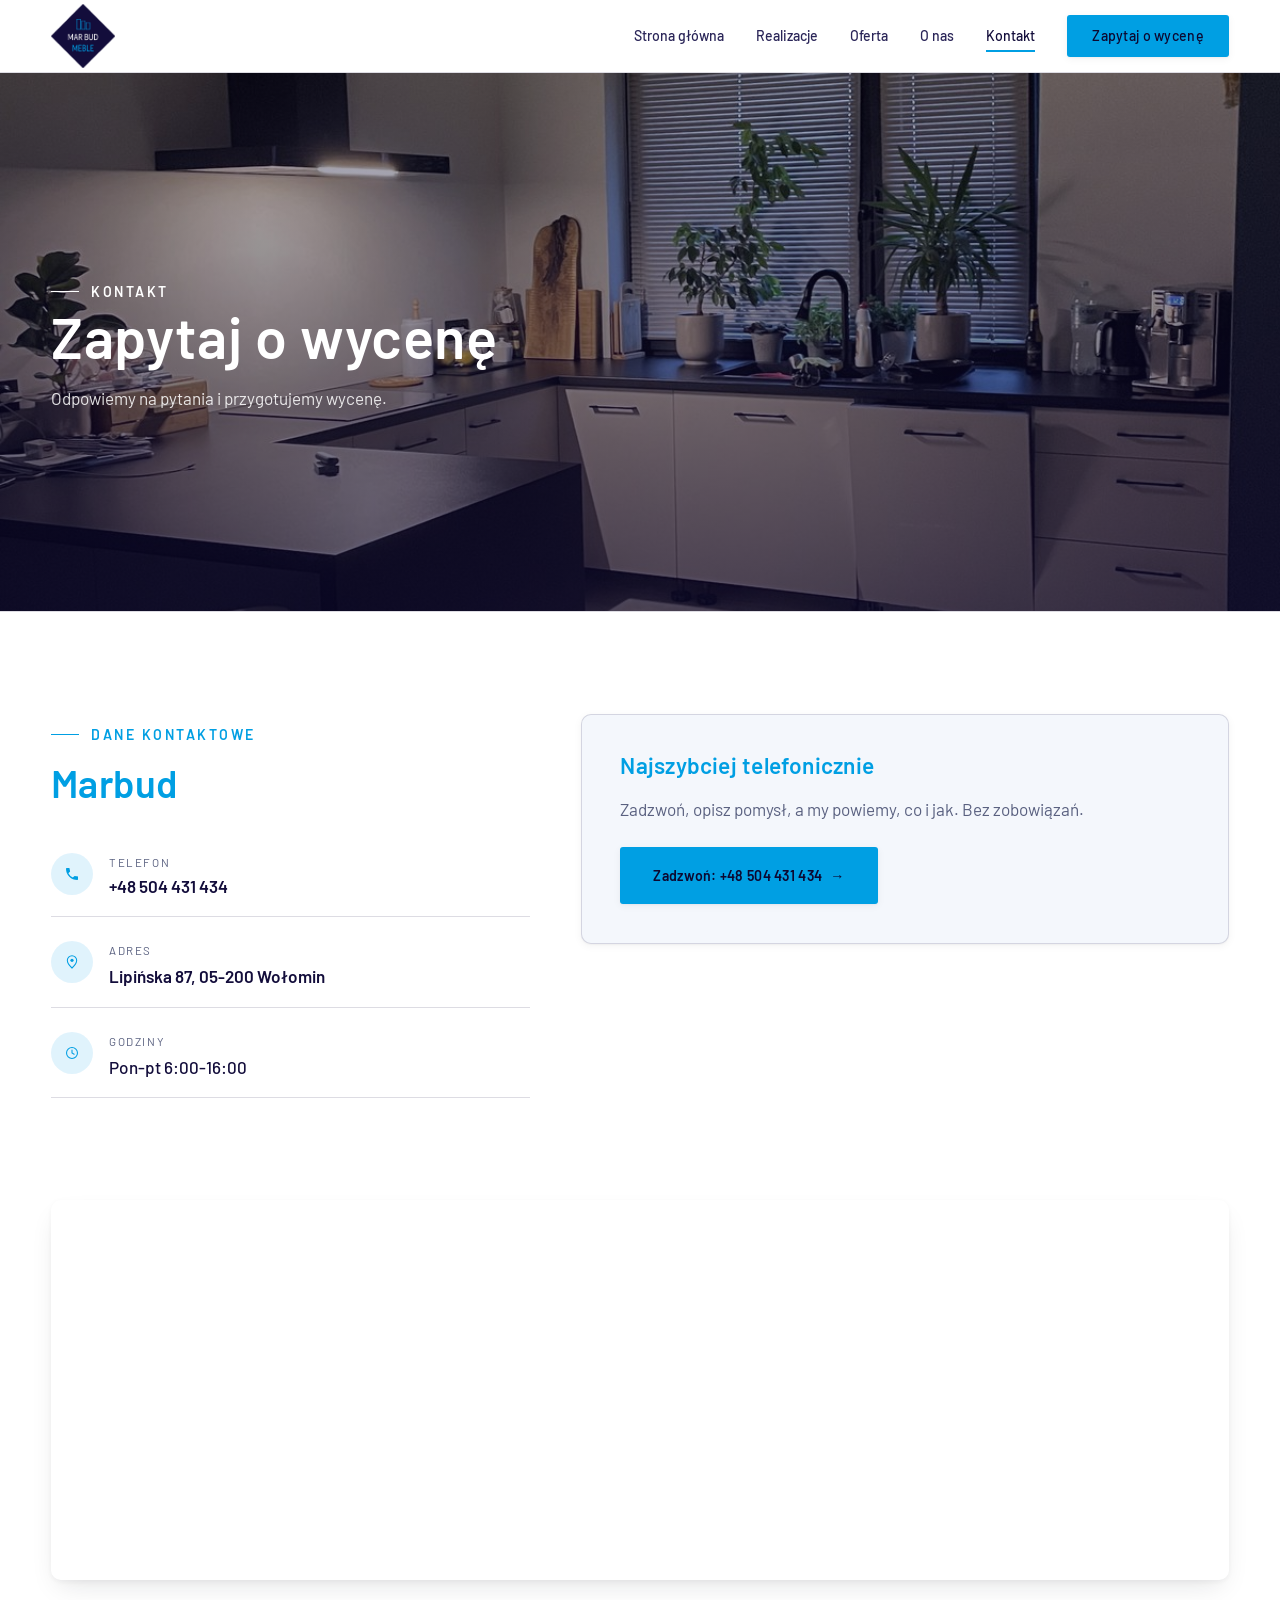
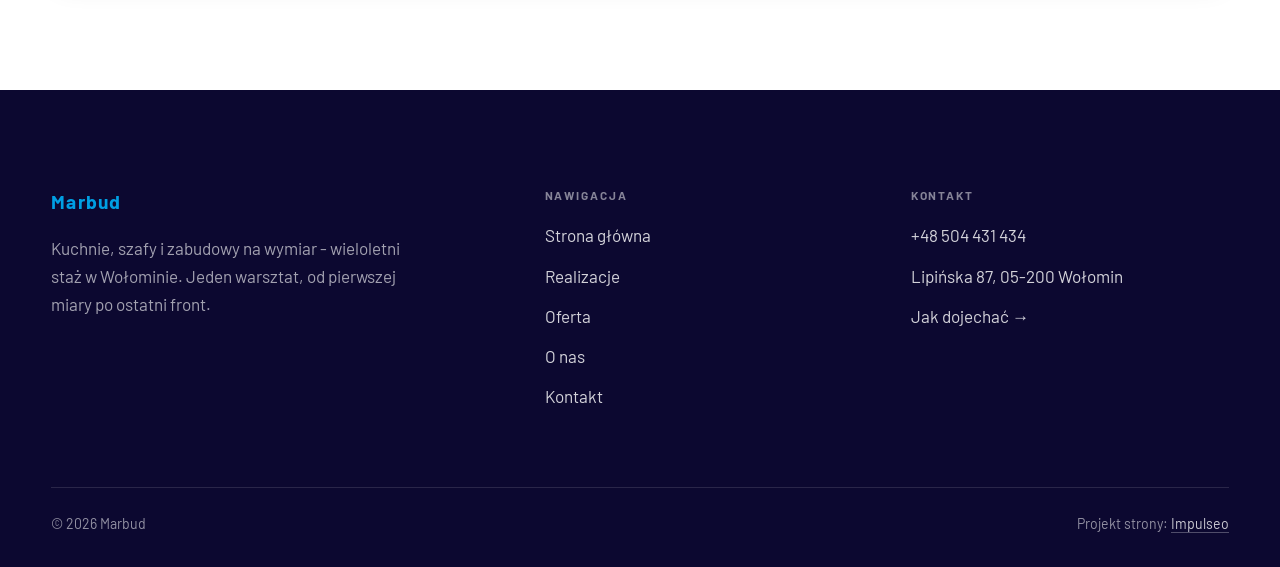
==== commit 48dcf56e: "Stopka: podpis Impulseo z linkiem + poprawka znikajacego napisu w naglowku" ====
--- a/kontakt.html
+++ b/kontakt.html
@@ -85,7 +85,7 @@
     </div>
     <div class="foot-bot">
       <span>© 2026 Marbud</span>
-      <span>Projekt strony: Krzysztof Brzeziński</span>
+      <span>Projekt strony: <a class="foot-credit" href="https://impulseo.pl" target="_blank" rel="noopener">Impulseo</a></span>
     </div>
   </div>
 </footer>
--- a/assets/styles.css
+++ b/assets/styles.css
@@ -1,22 +1,24 @@
 /* ============================================================
    STOLBASZ — premium, architektoniczny B2B fit-out
    Jasna paleta, zero brązu. System wg premium-web-craft.
-   Projekt strony: Krzysztof Brzeziński
+   Projekt strony: Impulseo (impulseo.pl)
    ============================================================ */
 
 :root{
-  /* PALETA — z logo MAR BUD MEBLE: granat #130d3b + jasny niebieski #009fe3 + biel */
-  --paper:#130D3B;          /* główne tło — granat jak romb logo */
-  --paper-2:#1A1449;        /* sekcje alternatywne (jaśniejszy granat) */
-  --paper-3:#201A56;        /* delikatne wypełnienia */
-  --ink:#FFFFFF;            /* tekst główny — biały jak „MAR BUD" w logo */
-  --ink-soft:#D9DEF0;       /* nagłówki drugorzędne */
-  --muted:#A6AECB;          /* tekst poboczny — jasny, czytelny na granacie */
-  --line:rgba(255,255,255,.16);/* hairline */
+  /* PALETA — z logo MAR BUD MEBLE: granat #130d3b + jasny niebieski #009fe3 + biel.
+     23.07.2026 (prośba Marcelego „więcej białego w tle"): tła sekcji BIAŁE/jasne,
+     tekst granatowy; granat zostaje w hero/pasku/CTA/stopce (var --dark). */
+  --paper:#FFFFFF;          /* główne tło — biel jak napisy w logo */
+  --paper-2:#F4F7FC;        /* sekcje alternatywne (bardzo jasny błękit) */
+  --paper-3:#E9EEF7;        /* delikatne wypełnienia */
+  --ink:#130D3B;            /* tekst główny — granat jak romb logo */
+  --ink-soft:#2A2558;       /* nagłówki drugorzędne */
+  --muted:#5A6180;          /* tekst poboczny — stonowany granatowy szary */
+  --line:rgba(19,13,59,.14);/* hairline */
   --accent:#009FE3;         /* jasny niebieski jak „MEBLE" w logo */
-  --accent-d:#33B6F0;       /* hover — jaśniejszy (na ciemnym tle rozjaśniamy) */
-  --accent-soft:rgba(0,159,227,.14);
-  --dark:#0C0830;           /* sekcje ciemne (stopka/CTA) — najgłębszy granat */
+  --accent-d:#0080BE;       /* hover — ciemniejszy (na jasnym tle przyciemniamy) */
+  --accent-soft:rgba(0,159,227,.12);
+  --dark:#0C0830;           /* sekcje ciemne (stopka/CTA/pasek) — najgłębszy granat */
 
   /* ODSTĘPY — skala 4/8 */
   --space-1:4px; --space-2:8px; --space-3:12px; --space-4:16px; --space-5:24px;
@@ -177,10 +179,10 @@
 
 /* ---------- STRIP (pasek skrótów / liczby) ---------- */
 .strip{background:var(--dark);color:#fff}
-.strip .wrap{display:grid;grid-template-columns:repeat(4,1fr);gap:var(--space-6);padding-block:var(--space-8)}
-.strip .item .k{font-family:var(--font-display);font-size:clamp(1.05rem,.95rem + .55vw,1.4rem);font-weight:600;letter-spacing:.01em;color:#fff}
+.strip .wrap{display:flex;flex-wrap:wrap;justify-content:center;align-items:center;gap:var(--space-4) var(--space-7);padding-block:var(--space-6)}
+.strip .item .k{font-family:var(--font-display);font-size:clamp(.82rem,.76rem + .25vw,.95rem);font-weight:600;letter-spacing:.01em;color:#fff;white-space:nowrap}
 .strip .item .v{font-size:var(--text-sm);color:rgba(255,255,255,.66);margin-top:var(--space-2);line-height:1.45}
-.strip .item{border-left:2px solid var(--accent);padding-left:var(--space-5)}
+.strip .item{border-left:2px solid var(--accent);padding-left:var(--space-4)}
 
 /* ---------- SECTION HEAD ---------- */
 .head{max-width:48rem;margin-bottom:var(--space-8)}
@@ -285,7 +287,7 @@
 .form label{display:block;font-size:var(--text-sm);font-weight:600;margin-bottom:var(--space-2)}
 .form input,.form textarea{width:100%;font-family:inherit;font-size:var(--text-base);color:var(--ink);
   padding:var(--space-4);border:var(--hairline);border-radius:var(--r-sm);background:var(--paper);transition:border-color var(--dur)}
-.form input:focus,.form textarea:focus{outline:none;border-color:var(--accent);background:rgba(255,255,255,.06)}
+.form input:focus,.form textarea:focus{outline:none;border-color:var(--accent);background:#fff}
 .form textarea{resize:vertical;min-height:120px}
 .form .note{font-size:var(--text-sm);color:var(--muted);margin-top:var(--space-3)}
 
@@ -310,7 +312,7 @@
   .hero-grid,.split,.split.rev,.svc-row,.svc-row.rev,.cta .wrap,.contact-grid,.foot-grid{grid-template-columns:1fr}
   .split.rev .split-art,.svc-row.rev .svc-row-art{order:0}
   .hero-art{aspect-ratio:16/10;max-height:420px}
-  .strip .wrap{grid-template-columns:repeat(2,1fr);gap:var(--space-7)}
+  .strip .wrap{gap:var(--space-4) var(--space-6)}
   .gallery{grid-auto-rows:180px}
   .t-wide,.t-tall,.t-std,.t-third,.t-two3{grid-column:span 6}
   .t-tall{grid-row:span 1}
@@ -325,7 +327,7 @@
   .nav-links a{padding-block:var(--space-4);border-bottom:var(--hairline)}
   .nav-links .btn{margin-top:var(--space-3);justify-content:center}
   .nav-toggle{display:flex}
-  .strip .wrap{grid-template-columns:1fr}
+  .strip .wrap{gap:var(--space-3) var(--space-5)}
   .gallery{grid-template-columns:repeat(6,1fr)}
   .foot-grid{grid-template-columns:1fr}
 }
@@ -432,6 +434,68 @@
 .godz-row span{color:var(--muted);white-space:nowrap}
 
 /* === paleta z LOGO MAR BUD MEBLE (23.07.2026, prośba Marcelego): granat #130d3b,
-   jasny niebieski #009fe3, biel. UWAGA: ten blok :root WYGRYWA nad bazowym u góry —
-   trzymać oba spójnie. === */
-:root{--accent:#009FE3;--accent-d:#33B6F0;--accent-soft:rgba(0,159,227,0.14);--paper:#130D3B;--paper-2:#1A1449;--paper-3:#201A56;}
+   jasny niebieski #009fe3, biel. 23.07.2026 wieczorem („więcej białego w tle"):
+   tła sekcji BIAŁE, tekst granatowy; granat tylko w hero/pasku/CTA/stopce.
+   UWAGA: ten blok :root WYGRYWA nad bazowym u góry — trzymać oba spójnie. === */
+:root{--accent:#009FE3;--accent-d:#0080BE;--accent-soft:rgba(0,159,227,0.12);--paper:#FFFFFF;--paper-2:#F4F7FC;--paper-3:#E9EEF7;--ink:#130D3B;--ink-soft:#2A2558;--muted:#5A6180;--line:rgba(19,13,59,.14);}
+
+/* === HERO-FIT (29.07.2026) — hero DOPASOWUJE SIĘ do wysokości okna =========================
+   Zgłoszenie K. 29.07: na jego laptopie przyciski CTA w hero były ucięte dolną krawędzią
+   (Modern House). Pomiar headless (1512x879 → realny widok 792 px): dolna krawędź CTA
+   wypadała 123 px POD ekranem. Nawet przy maksymalnym oknie (982) było -20 px.
+
+   DLACZEGO POPRZEDNI FIX NIE DZIAŁAŁ: 27.07 dołożyliśmy @media(max-height:820px) — próg.
+   Widok K. ma ~792-895 px, czyli TUŻ NAD progiem → reguła w ogóle się nie włączała.
+   Progi są kruche: każdy inny laptop/dok/pasek zakładek przesuwa granicę.
+
+   ROZWIĄZANIE: zero progów. Każdy rozmiar, który decyduje o wysokości hero (typografia,
+   odstępy, padding), dostaje `min(dotychczasowa-wartość, X svh)` — czyli na wysokim ekranie
+   nic się nie zmienia, a im niższe okno, tym płynniej mniejsze. Treści NIE ucinamy.
+
+   Doklejane na SAM KONIEC styles.css (po motion) → wygrywa kaskadę, nie rusza reguł w miejscu.
+   Weryfikacja: tools-retrofit/measure_fold.py (mierzy zapas pod CTA dla 720/800/879/982). */
+
+/* ---------- HERO KINOWY (strona główna, rodziny „editorial") ---------- */
+.hero-cine .wrap{padding-block:min(var(--space-8),4svh)}
+.hero-cine .eyebrow{margin-bottom:min(var(--space-5),2svh)}
+.hero-cine h1{font-size:min(clamp(2.9rem,2rem + 4.4vw,5.2rem),7.6svh);
+  margin-bottom:min(var(--space-5),2.4svh)}
+.hero-cine .lead{font-size:min(1.125rem,2.3svh);line-height:1.55;
+  margin-bottom:min(var(--space-7),3.2svh)}
+
+/* ---------- HERO FACHOWCY — wariant A (pełny ekran) ---------- */
+.hf-panel{padding-top:min(clamp(6.5rem,13vh,9rem),11svh);
+  padding-bottom:min(clamp(2.6rem,6vh,3.6rem),4svh)}
+.hf-title{font-size:min(clamp(2.3rem,1.6rem + 3.2vw,4.3rem),7svh);
+  margin-top:min(var(--space-4),1.8svh);margin-bottom:min(var(--space-4),1.8svh)}
+.hf-lead{font-size:min(1.18rem,2.3svh);line-height:1.5}
+.hf-phone{margin-top:min(var(--space-6),2.8svh);margin-bottom:min(var(--space-5),2.2svh)}
+.hf-phone-num{font-size:min(clamp(2rem,1.5rem + 2.4vw,3.05rem),5.2svh)}
+.hf-trust{margin-top:min(var(--space-6),2.6svh);padding-top:min(var(--space-4),1.6svh)}
+
+/* Telefon: tam liczy się czytelność, nie upychanie — skalowanie wysokością wyłączone,
+   bo przy 844 px wysokości ekranu svh-limity zaczęłyby zmniejszać tekst bez potrzeby. */
+@media(max-width:680px){
+  .hero-cine h1{font-size:clamp(1.9rem,1.15rem + 4.4vw,2.7rem)}
+  .hero-cine .lead{font-size:.98rem}
+  .hf-title{font-size:clamp(2.1rem,1.6rem + 3.2vw,3rem)}
+  .hf-lead{font-size:1rem}
+  .hf-phone-num{font-size:clamp(1.9rem,1.5rem + 2.4vw,2.5rem)}
+}
+/* === /HERO-FIT === */
+
+
+/* ====== IMPULSEO-FIX-20260731 ======================================================
+   1) PODPIS w stopce jest teraz linkiem do impulseo.pl - ma być widocznie klikalny.
+   2) ŻYWY NAGŁÓWEK: warstwa przenikających kadrów (.mt-hero-layer) miała z-index:1, więc
+      lądowała NAD przyciemnieniem hero, a w rodzinie „fachowcy" nawet nad panelem z tekstem
+      (.hf-panel nie miał własnego z-index). Efekt: przy zmianie zdjęcia napis znikał i wracał.
+      Teraz warstwa idzie tam, gdzie zdjęcie tła (z-index:-2), a treść nagłówka dostaje twardy
+      z-index:3. Zmieniają się WYŁĄCZNIE zdjęcia w tle - napis stoi nieruchomo.
+      (hero-cine celowo pominięte: tam img ma z-index:0 i układ był poprawny.) */
+.foot-bot a.foot-credit{color:rgba(255,255,255,.78);text-decoration:none;border-bottom:1px solid rgba(255,255,255,.28)}
+.foot-bot a.foot-credit:hover{color:#fff;border-bottom-color:#fff}
+.hero-fach > img.mt-hero-layer,.hero-gastro > img.mt-hero-layer,.hero-auto > img.mt-hero-layer,
+.hero-dom > img.mt-hero-layer,.hero-studio > img.mt-hero-layer{z-index:-2}
+.hf-panel,.hf-inner,.hd-panel,.hk-panel,.ha-inner,.hs-inner,.hg-inner{position:relative;z-index:3}
+/* ====== koniec IMPULSEO-FIX-20260731 ====== */
